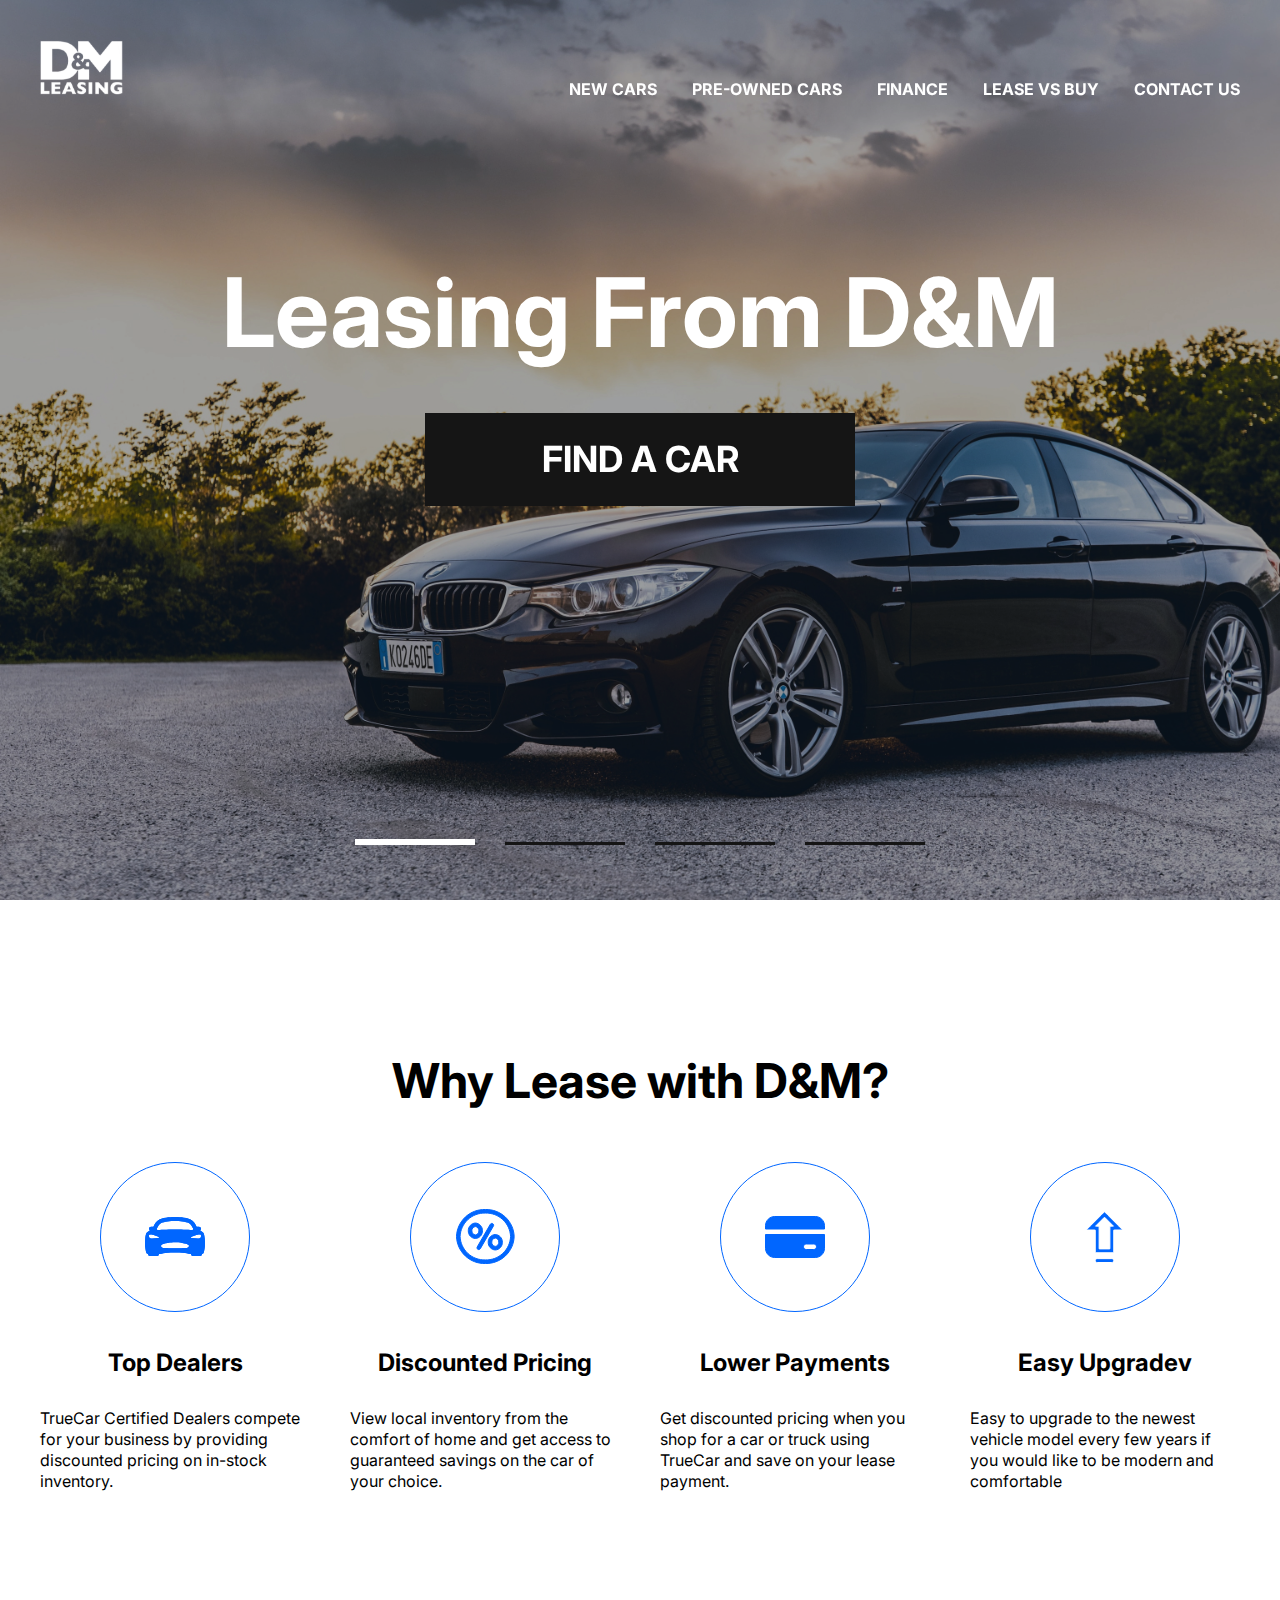
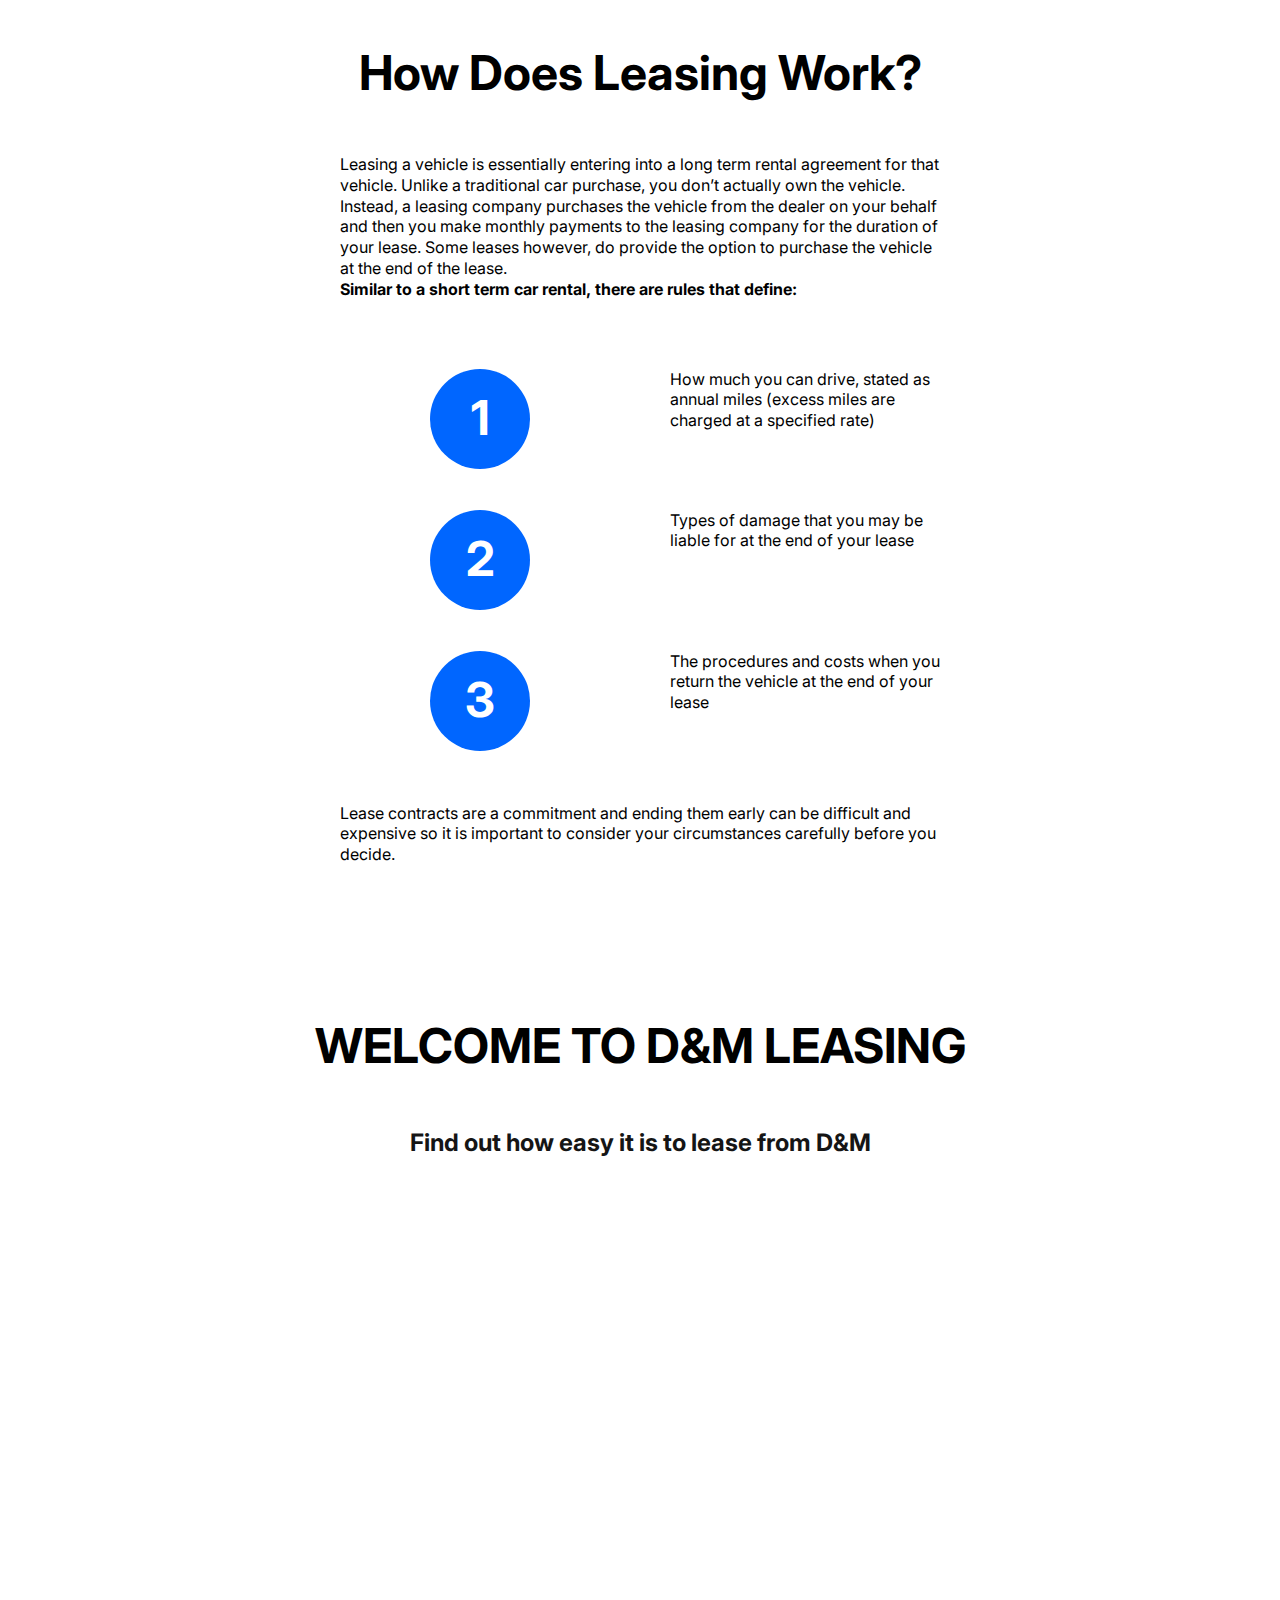
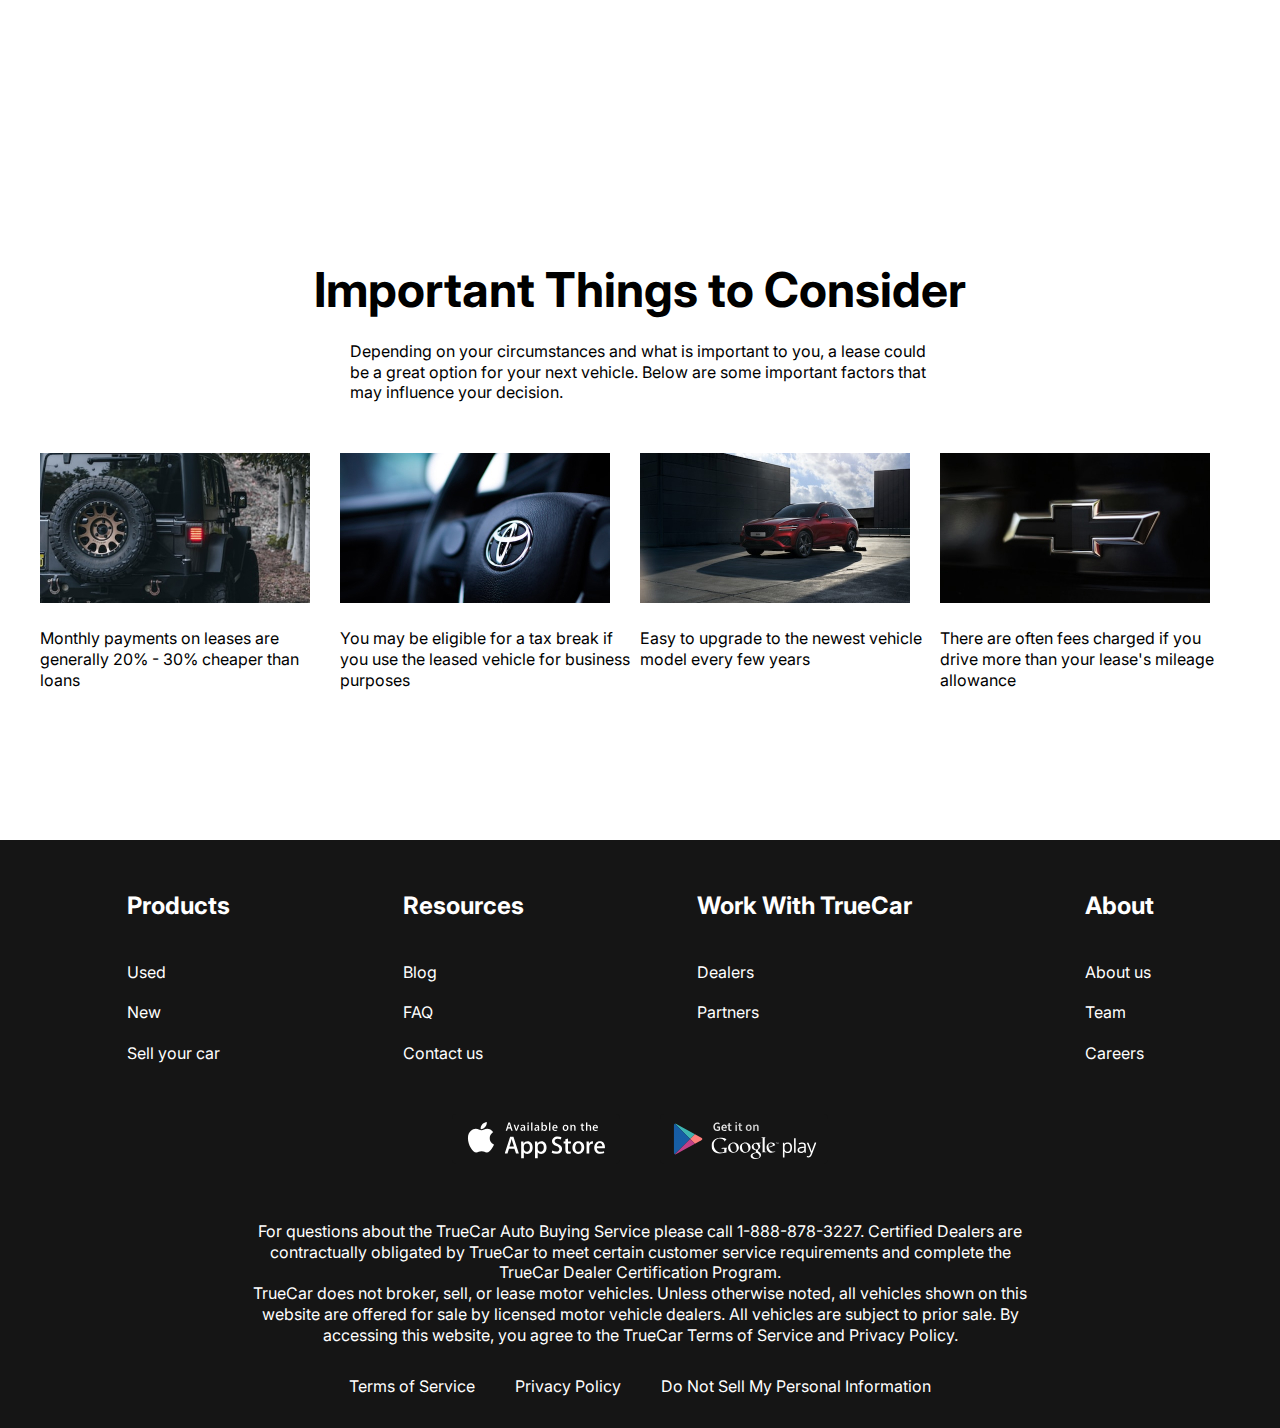
==== index.html @ 6f1bb2d2 "1" ====
<!DOCTYPE html>
<html lang="en">
<head>
  <meta charset="UTF-8">
  <meta http-equiv="X-UA-Compatible" content="IE=edge">
  <meta name="viewport" content="width=device-width, initial-scale=1.0">
  <title>Lease Car</title>
  <link rel="preconnect" href="https://fonts.googleapis.com">
<link rel="preconnect" href="https://fonts.gstatic.com" crossorigin>
<link href="https://fonts.googleapis.com/css2?family=Inter:wght@400;700&display=swap" rel="stylesheet">
<link
rel="stylesheet"
href="https://cdn.jsdelivr.net/npm/swiper@9/swiper-bundle.min.css"
/>
<link rel="stylesheet" href="/css/styles.css">
</head>
<body>

  <div class="wrapper">

    <header class="header-main">
      <div class="container">
        <div class="header__inner">
          <a href="#" class="logo">
            <img src="/images/logo.svg" alt="" class="logo__img">
          </a>
          <nav class="menu">
            <ul class="menu__list">
              <li class="menu__list-item"><a href="#" class="menu__list-link">NEW CARS</a></li>
              <li class="menu__list-item"><a href="#" class="menu__list-link">PRE-OWNED CARS</a></li>
              <li class="menu__list-item"><a href="#" class="menu__list-link">FINANCE</a></li>
              <li class="menu__list-item"><a href="#" class="menu__list-link">LEASE VS BUY</a></li>
              <li class="menu__list-item"><a href="#" class="menu__list-link">CONTACT US</a></li>
            </ul>
          </nav>
        </div>
      </div>
    </header>

    <main class="main">
      <section class="top">
        <div class="container">
          <h1 class="title">
            Leasing From D&M
            <a href="#" class="top__link">
              FIND A CAR
            </a>
          </h1>
        </div>
      </section>
      <div class="slider">
        <div class="swiper">
          <div class="swiper-wrapper">
            <div class="swiper-slide" style="background-image: url(images/hero.jpg);"></div>
            <div class="swiper-slide" style="background-image: url(images/hero-2.jpg);"></div>
            <div class="swiper-slide" style="background-image: url(images/hero-3.jpg);"></div>
            <div class="swiper-slide" style="background-image: url(images/hero-4.jpg);"></div>
          </div>
          <div class="swiper-pagination"></div>
        </div>
      </div>

      <section class="why-lease">
        <div class="container">
          <h2 class="section-title">
            Why Lease with D&M?
          </h2>
          <ul class="why-lease__list">
            <li class="why-lease__item">
              <img src="./images/why-lease-1.svg" alt="" class="why-lease__item-img">
              <h3 class="why-lease__item-title">
                Top Dealers
              </h3>
              <p class="why-lease__item-text">
                TrueCar Certified Dealers compete for your business by providing discounted pricing on in-stock inventory.
              </p>
            </li>
            <li class="why-lease__item">
              <img src="./images/why-lease-2.svg" alt="" class="why-lease__item-img">
              <h3 class="why-lease__item-title">
                Discounted Pricing
              </h3>
              <p class="why-lease__item-text">
                View local inventory from the comfort of home and get access to guaranteed savings on the car of your choice.
              </p>
            </li>
            <li class="why-lease__item">
              <img src="./images/why-lease-3.svg" alt="" class="why-lease__item-img">
              <h3 class="why-lease__item-title">
                Lower Payments
              </h3>
              <p class="why-lease__item-text">
                Get discounted pricing when you shop for a car or truck using TrueCar and save on your lease payment.
              </p>
            </li>
            <li class="why-lease__item">
              <img src="./images/why-lease-4.svg" alt="" class="why-lease__item-img">
              <h3 class="why-lease__item-title">
                Easy Upgradev
              </h3>
              <p class="why-lease__item-text">
                Easy to upgrade to the newest vehicle model every few years if you would like to be modern and comfortable
              </p>
            </li>
          </ul>
        </div>
      </section>

      <section class="how-does">
        <div class="container">
          <div class="how-does__inner">
            <h2 class="section-title">How Does Leasing Work?</h2>
            <p class="how-does__text">Leasing a vehicle is essentially entering into a long term rental agreement for that vehicle. Unlike a traditional car purchase, you don’t actually own the vehicle. Instead, a leasing company purchases the vehicle from the dealer on your behalf and then you make monthly payments to the leasing company for the duration of your lease. Some leases however, do provide the option to purchase the vehicle at the end of the lease.</p>
            <h4 class="how-does__title">Similar to a short term car rental, there are rules that define:</h4>
            <ol class="how-does__list">
              <li class="how-does__list-item">How much you can drive, stated as annual miles (excess miles are charged at a specified rate)</li>
              <li class="how-does__list-item">Types of damage that you may be liable for at the end of your lease</li>
              <li class="how-does__list-item">The procedures and costs when you return the vehicle at the end of your lease</li>
            </ol>
            <p class="how-does__text">Lease contracts are a commitment and ending them early can be difficult and expensive so it is important to consider your circumstances carefully before you decide.</p>
          </div>
        </div>
      </section>

    <section class="video">
      <div class="container">
        <h2 class="section-title video__title">
          WELCOME TO D&M LEASING
        </h2>
        <p class="video__text">Find out how easy it is to lease from D&M</p>
        <iframe class="video__content" width="1000" height="500" src="https://www.youtube.com/embed/zaJF28Rt6rs" title="YouTube video player" frameborder="0" allow="accelerometer; autoplay; clipboard-write; encrypted-media; gyroscope; picture-in-picture; web-share" allowfullscreen></iframe>
      </div>
    </section>

    <section class="important">
      <div class="container">
        <h2 class="section-title important__title">Important Things to Consider</h2>
      <p class="important__text">Depending on your circumstances and what is important to you, a lease could be a great option for your next vehicle. Below are some important factors that may influence your decision.</p>
      <ul class="important__list">
        <li class="important__item">
          <img src="./images/important-1.jpg" alt="" class="important__item-img">
          <p class="important__item-text">Monthly payments on leases are generally 20% - 30% cheaper than loans</p>
        </li>
        <li class="important__item">
          <img src="./images/important-2.jpg" alt="" class="important__item-img">
          <p class="important__item-text">You may be eligible for a tax break if you use the leased vehicle for business purposes</p>
        </li>
        <li class="important__item">
          <img src="./images/important-3.jpg" alt="" class="important__item-img">
          <p class="important__item-text">Easy to upgrade to the newest vehicle model every few years</p>
        </li>
        <li class="important__item">
          <img src="./images/important-4.jpg" alt="" class="important__item-img">
          <p class="important__item-text">There are often fees charged if you drive more than your lease's mileage allowance</p>
        </li>
      </ul>
    </div>
    </section>
      
    </main>

    <footer class="footer">
      <div class="container">
        <nav class="footer__menu">
          <ul class="footer__menu-list">
            <li class="footer__menu-item"><p class="footer__menu-title">Products</p></li>
            <li class="footer__menu-item"><a href="#" class="footer__menu-link">Used</a></li>
            <li class="footer__menu-item"><a href="#" class="footer__menu-link">New</a></li>
            <li class="footer__menu-item"><a href="#" class="footer__menu-link">Sell your car</a></li>
          </ul>
          <ul class="footer__menu-list">
            <li class="footer__menu-item"><p class="footer__menu-title">Resources</p></li>
            <li class="footer__menu-item"><a href="#" class="footer__menu-link">Blog</a></li>
            <li class="footer__menu-item"><a href="#" class="footer__menu-link">FAQ</a></li>
            <li class="footer__menu-item"><a href="#" class="footer__menu-link">Contact us</a></li>
          </ul>
          <ul class="footer__menu-list">
            <li class="footer__menu-item"><p class="footer__menu-title">Work With TrueCar</p></li>
            <li class="footer__menu-item"><a href="#" class="footer__menu-link">Dealers</a></li>
            <li class="footer__menu-item"><a href="#" class="footer__menu-link">Partners</a></li>
          </ul>
          <ul class="footer__menu-list">
            <li class="footer__menu-item"><p class="footer__menu-title">About</p></li>
            <li class="footer__menu-item"><a href="#" class="footer__menu-link">About us</a></li>
            <li class="footer__menu-item"><a href="#" class="footer__menu-link">Team</a></li>
            <li class="footer__menu-item"><a href="#" class="footer__menu-link">Careers</a></li>
          </ul> 
        </nav>
        <ul class="app">
          <li class="app__item">
            <a href="" class="app__item-link">
              <img class="app__item-img" src="/images/appstore.svg" alt="">
            </a>
          </li>
          <li class="app__item">
            <a href="" class="app__item-link">
              <img class="app__item-img" src="/images/googleplay.svg" alt="">
            </a>
          </li>
        </ul>
        <div class="footer__copy">
          <p class="footer__copy-text">
            For questions about the TrueCar Auto Buying Service please call 1-888-878-3227.
Certified Dealers are contractually obligated by TrueCar to meet certain customer service requirements and complete the TrueCar Dealer Certification Program.
          </p>
          <p class="footer__copy-text">
            TrueCar does not broker, sell, or lease motor vehicles. Unless otherwise noted, all vehicles shown on this website are offered for sale by licensed motor vehicle dealers. All vehicles are subject to prior sale. By accessing this website, you agree to the TrueCar Terms of Service and Privacy Policy.
          </p>
        </div>
        <nav class="copy__nav">
          <ul class="copy__nav-list">
            <li class="copy__nav-item"><a href="#" class="copy__nav-link">Terms of Service</a></li>
            <li class="copy__nav-item"><a href="#" class="copy__nav-link">Privacy Policy</a></li>
            <li class="copy__nav-item"><a href="#" class="copy__nav-link">Do Not Sell My Personal Information</a></li>
          </ul>
        </nav>
      </div>
    </footer>

  </div>

  <script src="https://cdn.jsdelivr.net/npm/swiper@9/swiper-bundle.min.js"></script>
  <script src="js/main.js"></script>
</body>
</html>
---- css/styles.css ----
html{
   box-sizing: border-box;
}

*, *::after, *::before {
   box-sizing: inherit;
   margin: 0;
   padding: 0;
}

html,
body{
   height: 100%;
}

ul{
   list-style: none;
}

a{
   text-decoration: none;
   color: inherit;
}

.wrapper{
   max-height: 100%;
   display: flex;
   flex-direction: column;
}

.container{
   max-width: 1220px;
   margin: 0 auto;
   padding: 0 10px;
}

body{
   font-family: 'Inter', sans-serif;
   font-size: 16px;
   font-weight: 400;
   line-height: 1.3;
}

.section-title{
   margin-bottom: 50px;
   font-size: 48px;
   font-weight: 700;
   text-align: center;
}

.header{
   background-color: #151515;
}
.header-main{
border-color: transparent;
position: absolute;
z-index: 5;
left: 0;
right: 0;
}

.header__inner{
   padding-top: 40px;
   padding-bottom: 45px;
   display: flex;
   justify-content: space-between;
   align-items: flex-end;
}

.menu__list{
   display: flex;
   gap: 35px;
}

.menu__list-link{
   color: #fff;
   text-transform: uppercase;
   font-weight: 700;
}

.footer{
   background-color: #151515;
   padding: 50px 0 32px;
   color: #fff;
}

.footer__menu{
   display: flex;
   justify-content: space-around;
   margin-bottom: 50px;
}

.footer__menu-list{
   max-width: 250px;
}

.footer__menu-title{
font-size: 24px;
font-weight: 700;
padding-bottom: 20px;
}

.footer__menu-item + .footer__menu-item{
padding-top: 20px;
}

.app{
   display: flex;
   justify-content: center;
   gap: 40px;
   margin-bottom: 52px;
}

.footer__copy{
   max-width: 800px;
   margin: 0 auto 30px;
   text-align: center;
}

.copy__nav-list{
   display: flex;
   justify-content: center;
   gap: 40px;
}

.main{
   flex-grow: 1;
}

.top{
color: #fff;
text-align: center;
padding-top: 250px;
padding-bottom: 50px;
position: absolute;
z-index: 5;
left: 0;
right: 0;
}

.title{
   padding-bottom: 40px;
   font-size: 96px;
   font-weight: 700;
}

.top__link{
   background-color: #151515;
   padding: 23px;
   max-width: 430px;
   width: 100%;
   display: inline-block;
   text-transform: uppercase;
   font-size: 36px;
   font-weight: 700;
}

.swiper-slide{
   background-repeat: no-repeat;
   background-size: cover;
   background-position: center;
   height: 100vh;
}

.swiper::after{
   content: '';
   background: rgba(21,21,21,.4);
   position: absolute;
   z-index: 5;
   top: 0;
   right: 0;
   bottom: 0;
   left: 0;
}

.swiper-pagination-bullet{
   width: 120px;
   height: 3px;
   background-color: #151515;
   border-radius: 0;
   opacity: 1;
}

.swiper-pagination-horizontal.swiper-pagination-bullets .swiper-pagination-bullet{
   margin: 0 15px;
}

.swiper-pagination-bullets.swiper-pagination-horizontal{
   bottom: 50px;
}

.swiper-pagination-bullet-active{
   height: 6px;
   background-color: #fff;
}

.why-lease{
   padding: 150px 0;
}

.why-lease__list{
   display: grid;
   grid-template-columns: repeat(4, 1fr);
   gap: 40px;
   text-align: center;
}

.why-lease__item-img{
   margin-bottom: 30px;
}

.why-lease__item-title{
   margin-bottom: 30px;
   font-size: 24px;
   font-weight: 700;
}

.why-lease__item-text{
   text-align: left;
}

.how-does{
   padding-bottom: 150px;
}

.how-does__inner{
   max-width: 600px;
   margin: 0 auto;
}

.how-does-title{
   font-size: 24px;
   font-weight: 700;
   padding-top: 50px;
}

.how-does__list{
   padding: 50px 0 70px;
   counter-reset: myCounter;
}

.how-does__list-item{
   list-style-type: none;
   width: 270px;
   position: relative;
   margin-left: auto;
   box-sizing: content-box;
   padding: 19px 0 19px 240px;
   min-height: 63px;
}

.how-does__list-item+.how-does__list-item{
   margin-top: 40px;
}

.how-does__list-item::before{
   counter-increment: myCounter;
   content: counter(myCounter);
   display: flex;
   background-color: #0066ff;
   font-size: 48px;
   font-weight: 700;
   width: 100px;
   height: 100px;
   justify-content: center;
   align-items: center;
   border-radius: 50%;
   color: #fff;
   position: absolute;
   left: 0;
}

.video{
   padding-bottom: 150px;
}

.vido__title{
   margin-bottom: 20px;
}

.video__text{
   font-size: 24px;
   font-weight: 700;
   color: #151515;
   margin-bottom: 50px;
   text-align: center;
}

.video__content{
   margin: 0 auto;
   display: block;
}

.important{
   margin-bottom: 150px;
   
}

.important__title{
   margin-bottom: 20px;
}

.important__text{
   max-width: 580px;
   margin: 0 auto 50px;
}

.important__list{
   display: grid;
   grid-template-columns: repeat(4, 1fr);
}

.important__item-img{
   margin-bottom: 20px;
}
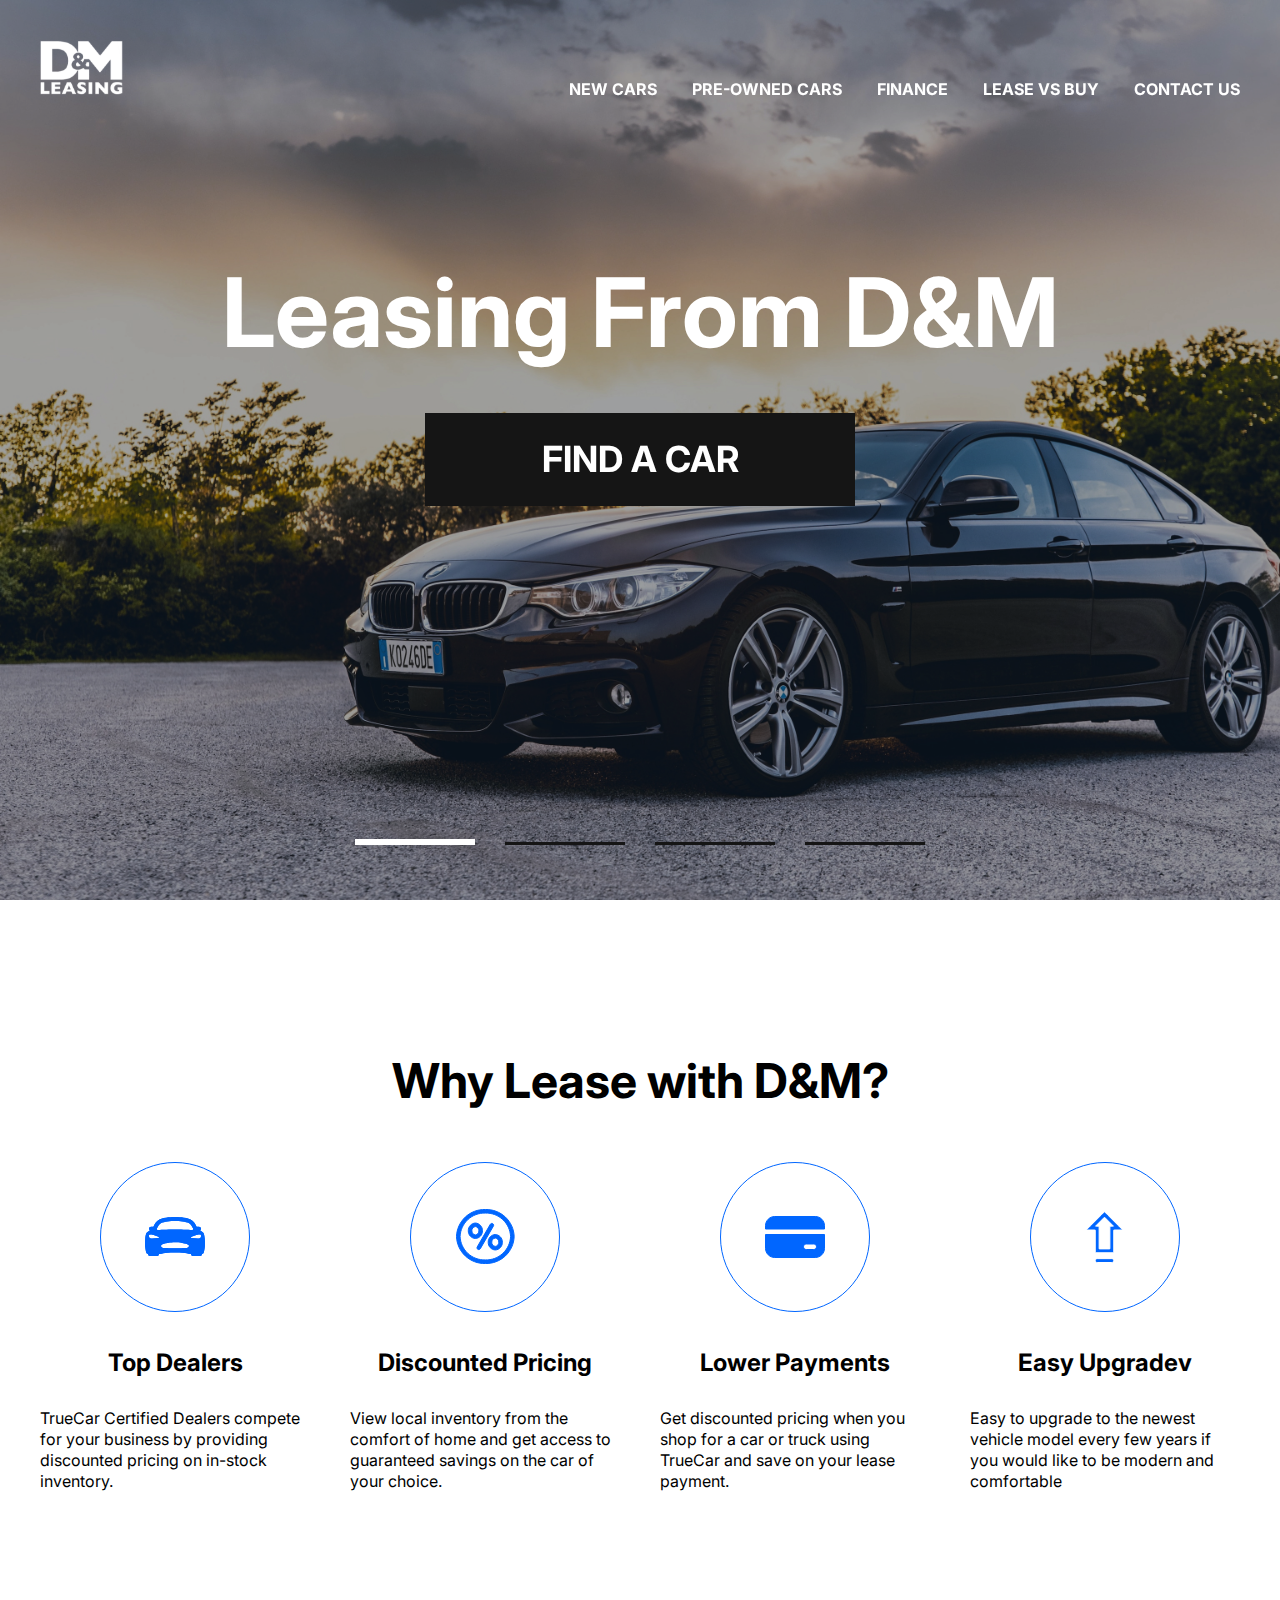
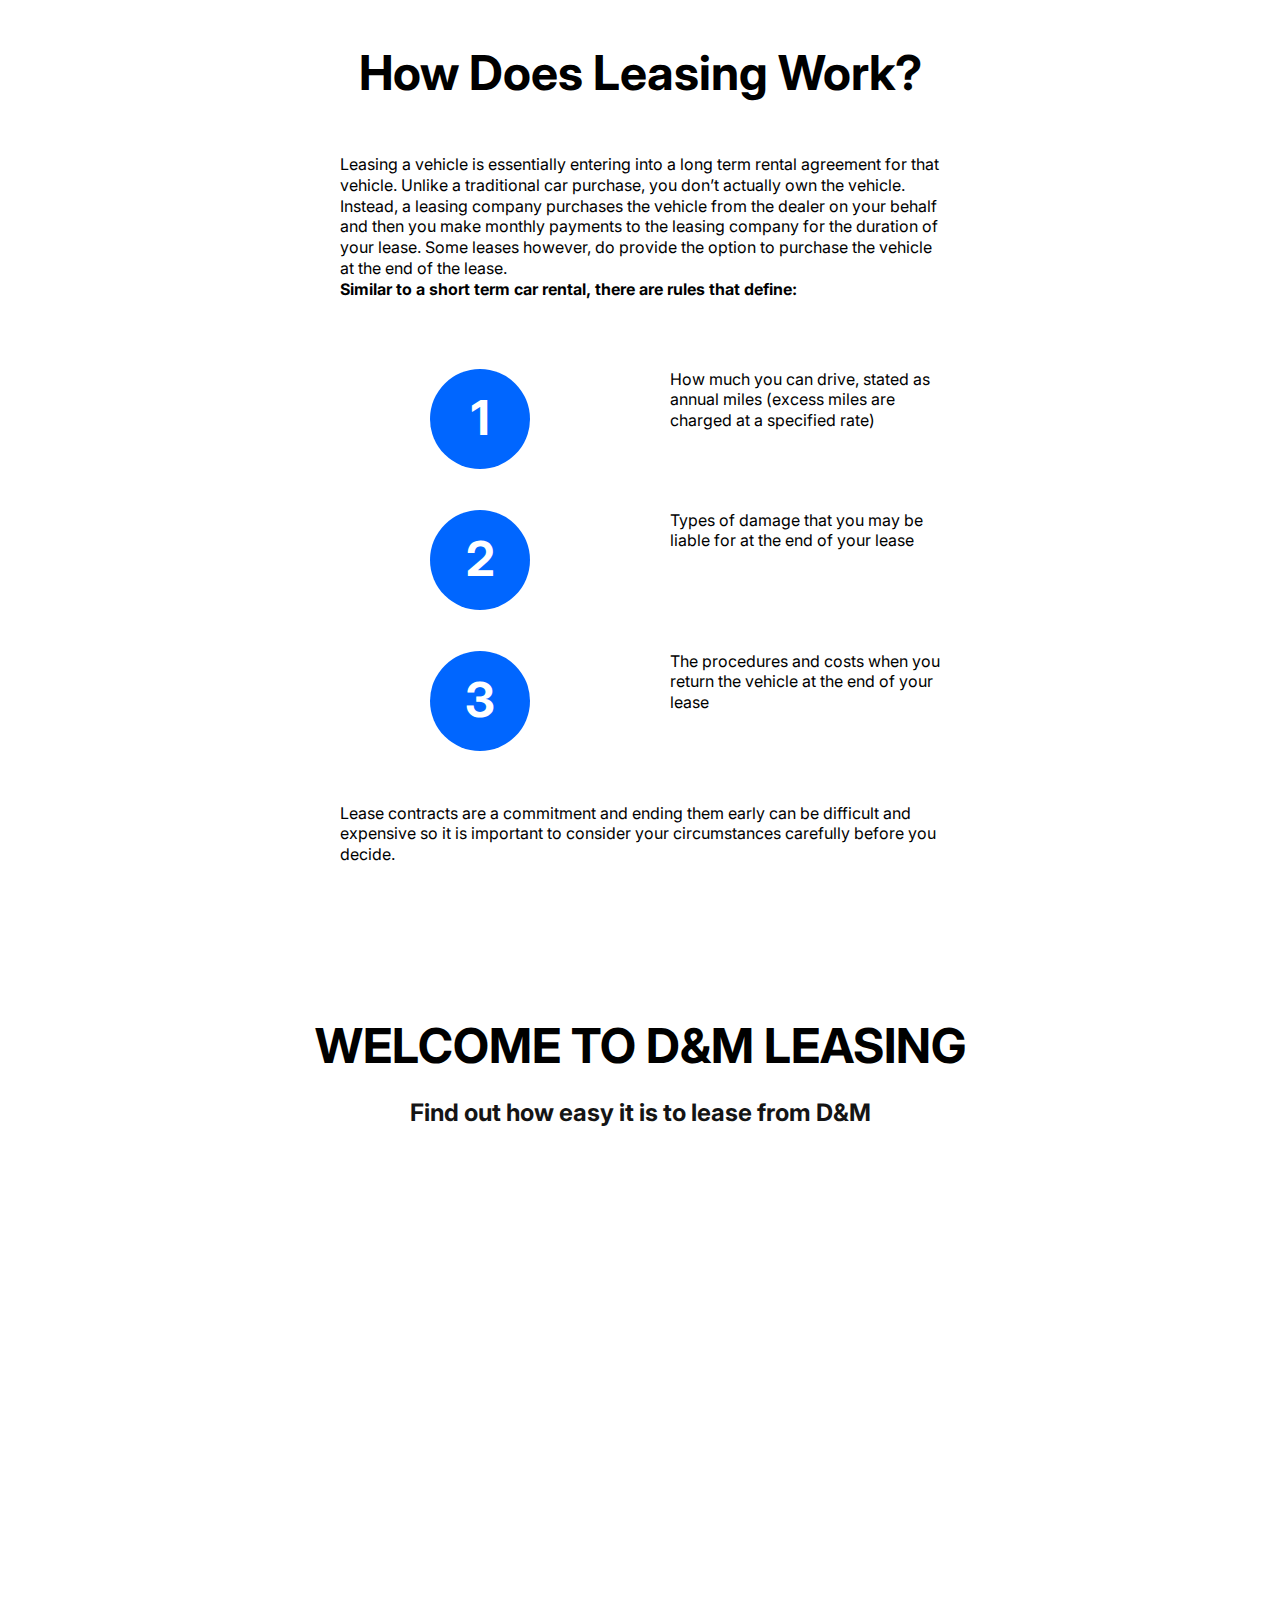
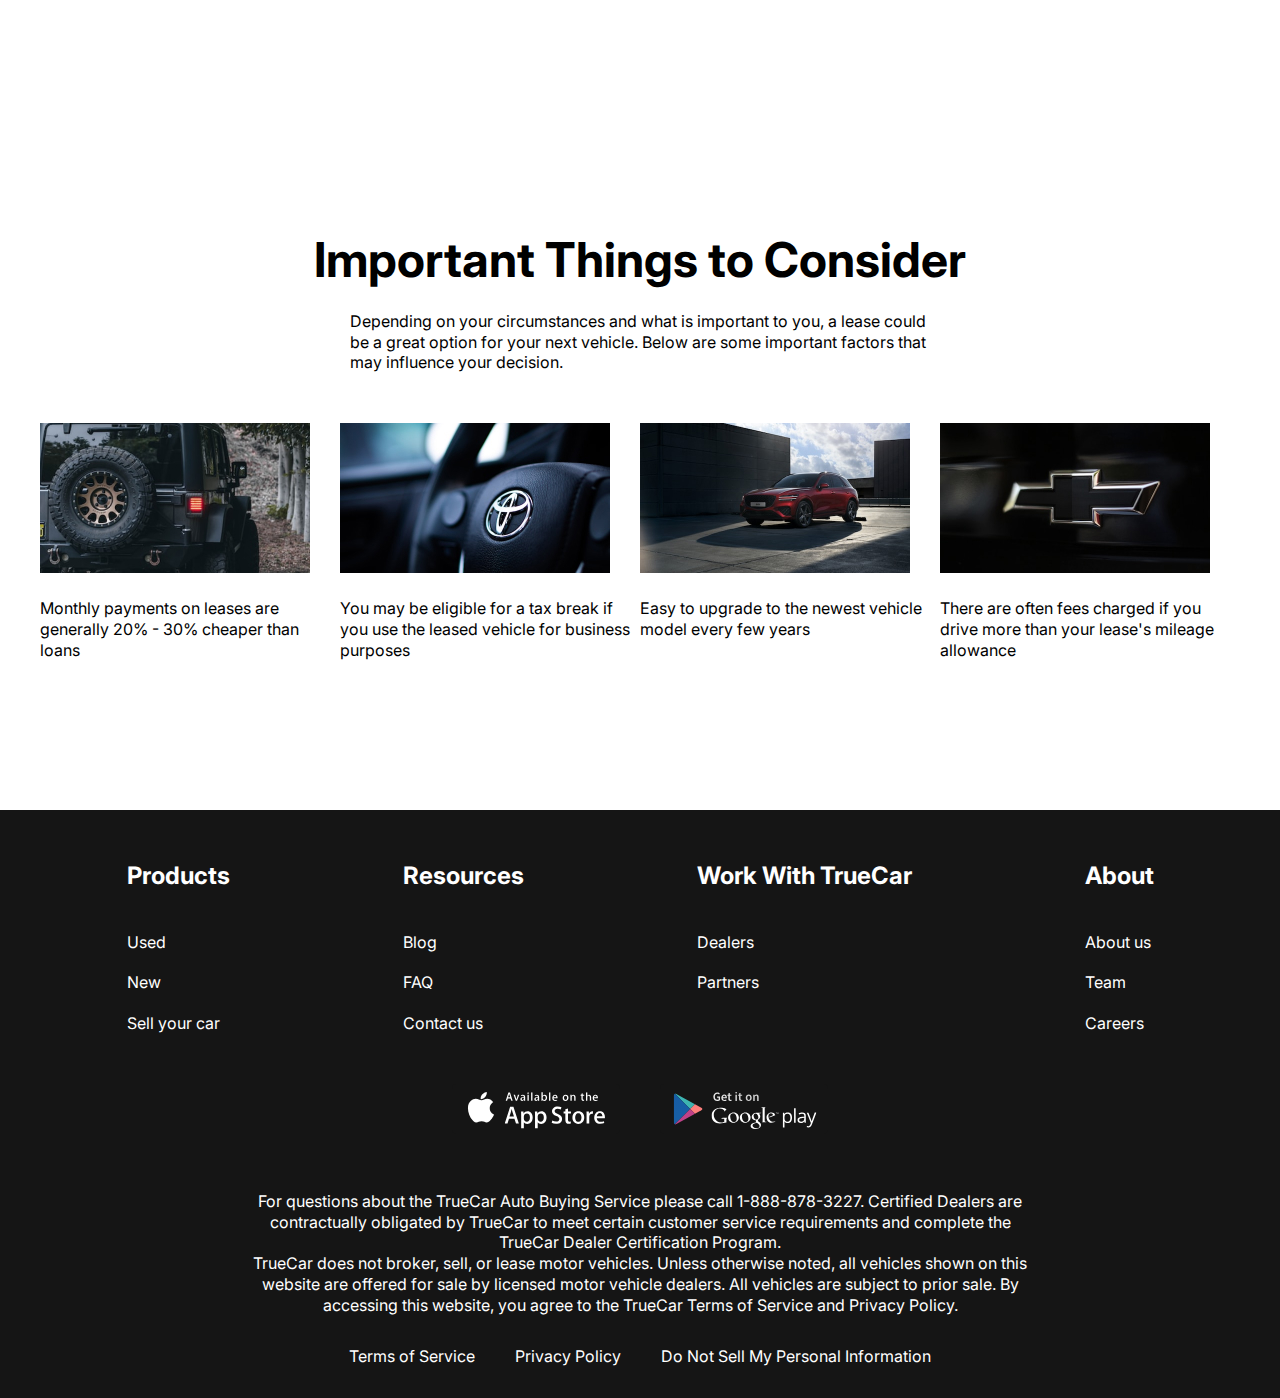
==== commit cb9c9e45: "add pages" ====
--- a/index.html
+++ b/index.html
@@ -12,7 +12,7 @@
 rel="stylesheet"
 href="https://cdn.jsdelivr.net/npm/swiper@9/swiper-bundle.min.css"
 />
-<link rel="stylesheet" href="/css/styles.css">
+<link rel="stylesheet" href="./css/styles.css">
 </head>
 <body>
 
@@ -21,16 +21,16 @@
     <header class="header-main">
       <div class="container">
         <div class="header__inner">
-          <a href="#" class="logo">
+          <a href="./index.html" class="logo">
             <img src="/images/logo.svg" alt="" class="logo__img">
           </a>
           <nav class="menu">
             <ul class="menu__list">
-              <li class="menu__list-item"><a href="#" class="menu__list-link">NEW CARS</a></li>
+              <li class="menu__list-item"><a href="./new-cars.html" class="menu__list-link">NEW CARS</a></li>
               <li class="menu__list-item"><a href="#" class="menu__list-link">PRE-OWNED CARS</a></li>
               <li class="menu__list-item"><a href="#" class="menu__list-link">FINANCE</a></li>
               <li class="menu__list-item"><a href="#" class="menu__list-link">LEASE VS BUY</a></li>
-              <li class="menu__list-item"><a href="#" class="menu__list-link">CONTACT US</a></li>
+              <li class="menu__list-item"><a href="./contacts.html" class="menu__list-link">CONTACT US</a></li>
             </ul>
           </nav>
         </div>
@@ -42,7 +42,7 @@
         <div class="container">
           <h1 class="title">
             Leasing From D&M
-            <a href="#" class="top__link">
+            <a href="./new-cars.html" class="top__link">
               FIND A CAR
             </a>
           </h1>
@@ -189,12 +189,12 @@
         <ul class="app">
           <li class="app__item">
             <a href="" class="app__item-link">
-              <img class="app__item-img" src="/images/appstore.svg" alt="">
+              <img class="app__item-img" src="./images/appstore.svg" alt="">
             </a>
           </li>
           <li class="app__item">
             <a href="" class="app__item-link">
-              <img class="app__item-img" src="/images/googleplay.svg" alt="">
+              <img class="app__item-img" src="./images/googleplay.svg" alt="">
             </a>
           </li>
         </ul>
--- a/css/styles.css
+++ b/css/styles.css
@@ -54,7 +54,7 @@
 .header-main{
 border-color: transparent;
 position: absolute;
-z-index: 5;
+z-index: 10;
 left: 0;
 right: 0;
 }
@@ -78,6 +78,9 @@
    font-weight: 700;
 }
 
+.menu__list-link--active{
+   color: #0066ff;
+}
 .footer{
    background-color: #151515;
    padding: 50px 0 32px;
@@ -274,7 +277,7 @@
    padding-bottom: 150px;
 }
 
-.vido__title{
+.video__title{
    margin-bottom: 20px;
 }
 
@@ -313,3 +316,201 @@
 .important__item-img{
    margin-bottom: 20px;
 }
+
+.contacts{
+   padding: 100px 0px 150px;
+}
+
+.contacts__title{
+   margin-bottom: 20px;
+}
+
+.contacts__text{
+   margin-bottom: 50px;
+   font-weight: 700;
+   font-size: 24px;
+   text-align: center;
+   padding: 0 100px;
+}
+
+.form{
+   max-width: 580px;
+   margin: 0 auto;
+   display: flex;
+   justify-content: space-between;
+   flex-wrap: wrap;
+}
+
+.form__textarea{
+   width: 100%;
+}
+
+.form__input{
+   width: 270px;
+   padding: 18px 20px;
+   display: inline-block;
+   border: 1px solid #0066ff;
+   margin-bottom: 50px;
+   font-family: 'Inter', sans-serif;
+   font-size: 16px;
+   font-weight: 400;
+   line-height: 1.3;
+   color: #000;
+}
+.form__input::placeholder,
+.form__textarea::placeholder{
+   font-family: 'Inter', sans-serif;
+   font-size: 16px;
+   font-weight: 400;
+   line-height: 1.3;
+   opacity: 0.5;
+}
+
+.form__textarea{
+   width: 100%; 
+   height: 290px;
+   resize: none;
+   padding: 28px 20px;
+   font-family: 'Inter', sans-serif;
+   font-size: 16px;
+   font-weight: 400;
+   line-height: 1.3;
+   color: #000;
+   border: 1px solid #0066ff;
+   margin-bottom: 50px;
+}
+
+.form__btn{
+   text-transform: uppercase;
+   background-color: #151515;
+   color: #fff;
+   font-family: 'Inter', sans-serif;
+   font-size: 16px;
+   font-weight: 400;
+   padding: 13px 61px;
+   margin: 0 auto;
+   cursor: pointer;
+}
+
+.blog{
+   margin-bottom: 150px;
+}
+
+.blog__art{
+   display: grid;
+   grid-template-columns: repeat(2, 1fr);
+   gap: 40px;
+   margin-bottom: 70px;
+}
+
+.blog__item{
+   max-width: 580px;
+   display: flex;
+   flex-wrap: wrap;
+   justify-content: space-between;
+}
+
+.blog__item-img{
+   margin-bottom: 30px;
+   width: 100%;
+}
+.blog__item-title{
+   flex-basis: 446px;
+   font-size: 24px;
+   font-weight: 700;
+}
+
+.blog__item-link{
+   color: #fff;
+   background-color: #0066ff;
+   padding: 4px 20px;
+}
+
+.showmore-link{
+   text-transform: uppercase;
+   background-color: #151515;
+   padding: 13px;
+   color: #fff;
+   width: 225px;
+   margin: 0 auto;
+   text-align: center;
+   display: block;
+}
+
+.choose{
+   padding: 100px 0 150px;
+}
+
+.tabs__btn{
+   padding: 0 150px;
+   display: flex;
+   justify-content: space-between;
+   gap: 80px;
+   padding-bottom: 100px;  
+}
+
+.tabs__btn-item{
+   font-size: 24px;
+   font-weight: 700;
+   cursor: pointer;
+   border: none;
+   background-color: transparent;
+   padding: 0;
+}
+
+.tabs__btn-item--active{
+   color: #0066ff;
+}
+
+.tabs__content{
+   margin-bottom: 70px;
+}
+
+.tabs__content-item{
+   display: none;
+   grid-template-columns: repeat(4, 1fr);
+   gap: 100px 40px;
+}
+
+.tabs__content-item.tabs__content-item--active{
+   display: grid;
+}
+
+.card{
+   text-align: center;
+}
+
+.card__content{
+   padding: 0 5px;
+   border: 1px solid #0066ff;
+   border-top: 0;
+}
+
+.card__img{
+   display: block;
+}
+
+.card__title{
+   padding-top: 20px;
+   font-size: 24px;
+   font-weight: 700;
+   margin-bottom: 20px;
+}
+
+.card__text{
+   margin-bottom: 20px;
+}
+
+.card__price{
+   margin-bottom: 20px;
+   font-size: 24px;
+   font-weight: 700;
+}
+
+.card__link{
+   display: block;
+   color: #0066ff;
+   border: 1px solid #0066ff;
+   border-top: 0;
+}
+
